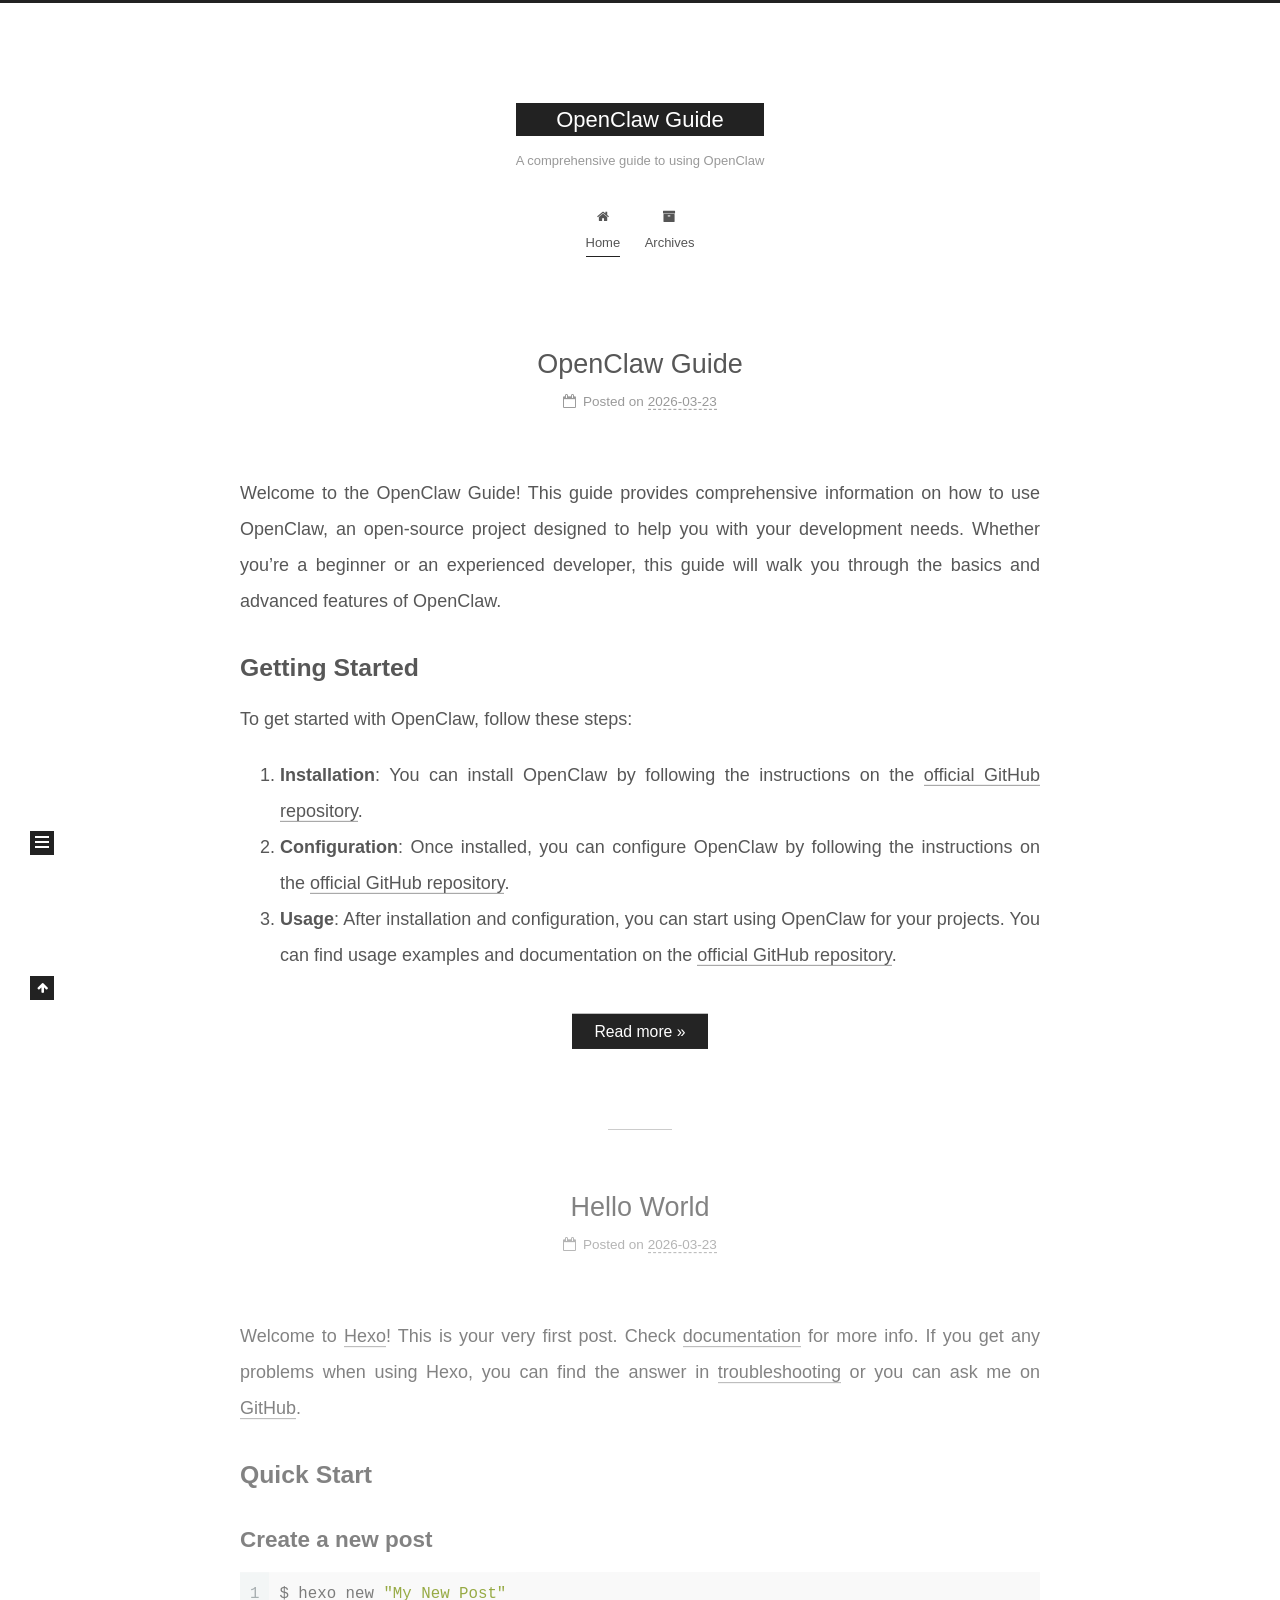
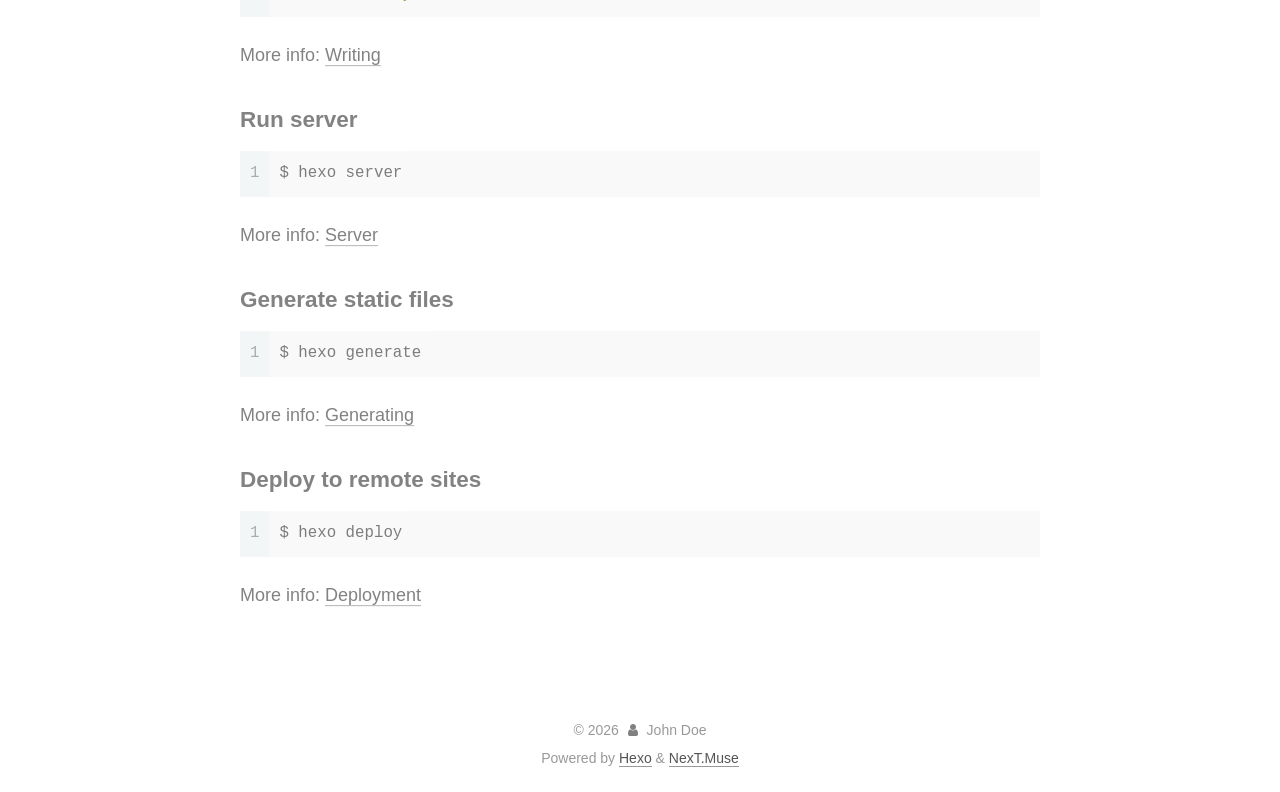
==== index.html @ 87e82850 "Commit" ====
<!DOCTYPE html>
<html lang="en">
<head>
  <meta charset="UTF-8">
<meta name="viewport" content="width=device-width, initial-scale=1, maximum-scale=2">
<meta name="theme-color" content="#222">
<meta name="generator" content="Hexo 8.1.1">
  <link rel="apple-touch-icon" sizes="180x180" href="/images/apple-touch-icon-next.png">
  <link rel="icon" type="image/png" sizes="32x32" href="/images/favicon-32x32-next.png">
  <link rel="icon" type="image/png" sizes="16x16" href="/images/favicon-16x16-next.png">
  <link rel="mask-icon" href="/images/logo.svg" color="#222">

<link rel="stylesheet" href="/css/main.css">


<link rel="stylesheet" href="/lib/font-awesome/css/font-awesome.min.css">

<script id="hexo-configurations">
    var NexT = window.NexT || {};
    var CONFIG = {"hostname":"clawdbots.github.io","root":"/","scheme":"Muse","version":"7.8.0","exturl":false,"sidebar":{"position":"left","display":"post","padding":18,"offset":12,"onmobile":false},"copycode":{"enable":false,"show_result":false,"style":null},"back2top":{"enable":true,"sidebar":false,"scrollpercent":false},"bookmark":{"enable":false,"color":"#222","save":"auto"},"fancybox":false,"mediumzoom":false,"lazyload":false,"pangu":false,"comments":{"style":"tabs","active":null,"storage":true,"lazyload":false,"nav":null},"algolia":{"hits":{"per_page":10},"labels":{"input_placeholder":"Search for Posts","hits_empty":"We didn't find any results for the search: ${query}","hits_stats":"${hits} results found in ${time} ms"}},"localsearch":{"enable":false,"trigger":"auto","top_n_per_article":1,"unescape":false,"preload":false},"motion":{"enable":true,"async":false,"transition":{"post_block":"fadeIn","post_header":"slideDownIn","post_body":"slideDownIn","coll_header":"slideLeftIn","sidebar":"slideUpIn"}}};
  </script>

  <meta name="description" content="A comprehensive guide to using OpenClaw">
<meta property="og:type" content="website">
<meta property="og:title" content="OpenClaw Guide">
<meta property="og:url" content="http://clawdbots.github.io/index.html">
<meta property="og:site_name" content="OpenClaw Guide">
<meta property="og:description" content="A comprehensive guide to using OpenClaw">
<meta property="og:locale" content="en_US">
<meta property="article:author" content="John Doe">
<meta property="article:tag" content="OpenClaw, Guide, Open Source">
<meta name="twitter:card" content="summary">

<link rel="canonical" href="http://clawdbots.github.io/">


<script id="page-configurations">
  // https://hexo.io/docs/variables.html
  CONFIG.page = {
    sidebar: "",
    isHome : true,
    isPost : false,
    lang   : 'en'
  };
</script>

  <title>OpenClaw Guide</title>
  






  <noscript>
  <style>
  .use-motion .brand,
  .use-motion .menu-item,
  .sidebar-inner,
  .use-motion .post-block,
  .use-motion .pagination,
  .use-motion .comments,
  .use-motion .post-header,
  .use-motion .post-body,
  .use-motion .collection-header { opacity: initial; }

  .use-motion .site-title,
  .use-motion .site-subtitle {
    opacity: initial;
    top: initial;
  }

  .use-motion .logo-line-before i { left: initial; }
  .use-motion .logo-line-after i { right: initial; }
  </style>
</noscript>

</head>

<body itemscope itemtype="http://schema.org/WebPage">
  <div class="container use-motion">
    <div class="headband"></div>

    <header class="header" itemscope itemtype="http://schema.org/WPHeader">
      <div class="header-inner"><div class="site-brand-container">
  <div class="site-nav-toggle">
    <div class="toggle" aria-label="Toggle navigation bar">
      <span class="toggle-line toggle-line-first"></span>
      <span class="toggle-line toggle-line-middle"></span>
      <span class="toggle-line toggle-line-last"></span>
    </div>
  </div>

  <div class="site-meta">

    <a href="/" class="brand" rel="start">
      <span class="logo-line-before"><i></i></span>
      <h1 class="site-title">OpenClaw Guide</h1>
      <span class="logo-line-after"><i></i></span>
    </a>
      <p class="site-subtitle" itemprop="description">A comprehensive guide to using OpenClaw</p>
  </div>

  <div class="site-nav-right">
    <div class="toggle popup-trigger">
    </div>
  </div>
</div>




<nav class="site-nav">
  <ul id="menu" class="menu">
        <li class="menu-item menu-item-home">

    <a href="/" rel="section"><i class="fa fa-fw fa-home"></i>Home</a>

  </li>
        <li class="menu-item menu-item-archives">

    <a href="/archives/" rel="section"><i class="fa fa-fw fa-archive"></i>Archives</a>

  </li>
  </ul>
</nav>




</div>
    </header>

    
  <div class="back-to-top">
    <i class="fa fa-arrow-up"></i>
    <span>0%</span>
  </div>


    <main class="main">
      <div class="main-inner">
        <div class="content-wrap">
          

          <div class="content index posts-expand">
            
      
  
  
  <article itemscope itemtype="http://schema.org/Article" class="post-block" lang="en">
    <link itemprop="mainEntityOfPage" href="http://clawdbots.github.io/2026/03/23/openclaw/">

    <span hidden itemprop="author" itemscope itemtype="http://schema.org/Person">
      <meta itemprop="image" content="/images/avatar.gif">
      <meta itemprop="name" content="John Doe">
      <meta itemprop="description" content="A comprehensive guide to using OpenClaw">
    </span>

    <span hidden itemprop="publisher" itemscope itemtype="http://schema.org/Organization">
      <meta itemprop="name" content="OpenClaw Guide">
    </span>
      <header class="post-header">
        <h2 class="post-title" itemprop="name headline">
          
            <a href="/2026/03/23/openclaw/" class="post-title-link" itemprop="url">OpenClaw Guide</a>
        </h2>

        <div class="post-meta">
            <span class="post-meta-item">
              <span class="post-meta-item-icon">
                <i class="fa fa-calendar-o"></i>
              </span>
              <span class="post-meta-item-text">Posted on</span>
              

              <time title="Created: 2026-03-23 09:27:54 / Modified: 09:40:14" itemprop="dateCreated datePublished" datetime="2026-03-23T09:27:54+08:00">2026-03-23</time>
            </span>

          

        </div>
      </header>

    
    
    
    <div class="post-body" itemprop="articleBody">

      
          <p>Welcome to the OpenClaw Guide! This guide provides comprehensive information on how to use OpenClaw, an open-source project designed to help you with your development needs. Whether you’re a beginner or an experienced developer, this guide will walk you through the basics and advanced features of OpenClaw.</p>
<h2 id="Getting-Started"><a href="#Getting-Started" class="headerlink" title="Getting Started"></a>Getting Started</h2><p>To get started with OpenClaw, follow these steps:</p>
<ol>
<li><strong>Installation</strong>: You can install OpenClaw by following the instructions on the <a target="_blank" rel="noopener" href="https://github.com/Seaoss/Clawdbots">official GitHub repository</a>.</li>
<li><strong>Configuration</strong>: Once installed, you can configure OpenClaw by following the instructions on the <a target="_blank" rel="noopener" href="https://github.com/Seaoss/Clawdbots">official GitHub repository</a>.</li>
<li><strong>Usage</strong>: After installation and configuration, you can start using OpenClaw for your projects. You can find usage examples and documentation on the <a target="_blank" rel="noopener" href="https://github.com/Seaoss/Clawdbots">official GitHub repository</a>.</li>
</ol>
          <!--noindex-->
            <div class="post-button">
              <a class="btn" href="/2026/03/23/openclaw/#more" rel="contents">
                Read more &raquo;
              </a>
            </div>
          <!--/noindex-->
        
      
    </div>

    
    
    
      <footer class="post-footer">
        <div class="post-eof"></div>
      </footer>
  </article>
  
  
  

      
  
  
  <article itemscope itemtype="http://schema.org/Article" class="post-block" lang="en">
    <link itemprop="mainEntityOfPage" href="http://clawdbots.github.io/2026/03/23/hello-world/">

    <span hidden itemprop="author" itemscope itemtype="http://schema.org/Person">
      <meta itemprop="image" content="/images/avatar.gif">
      <meta itemprop="name" content="John Doe">
      <meta itemprop="description" content="A comprehensive guide to using OpenClaw">
    </span>

    <span hidden itemprop="publisher" itemscope itemtype="http://schema.org/Organization">
      <meta itemprop="name" content="OpenClaw Guide">
    </span>
      <header class="post-header">
        <h2 class="post-title" itemprop="name headline">
          
            <a href="/2026/03/23/hello-world/" class="post-title-link" itemprop="url">Hello World</a>
        </h2>

        <div class="post-meta">
            <span class="post-meta-item">
              <span class="post-meta-item-icon">
                <i class="fa fa-calendar-o"></i>
              </span>
              <span class="post-meta-item-text">Posted on</span>

              <time title="Created: 2026-03-23 09:06:39" itemprop="dateCreated datePublished" datetime="2026-03-23T09:06:39+08:00">2026-03-23</time>
            </span>

          

        </div>
      </header>

    
    
    
    <div class="post-body" itemprop="articleBody">

      
          <p>Welcome to <a target="_blank" rel="noopener" href="https://hexo.io/">Hexo</a>! This is your very first post. Check <a target="_blank" rel="noopener" href="https://hexo.io/docs/">documentation</a> for more info. If you get any problems when using Hexo, you can find the answer in <a target="_blank" rel="noopener" href="https://hexo.io/docs/troubleshooting.html">troubleshooting</a> or you can ask me on <a target="_blank" rel="noopener" href="https://github.com/hexojs/hexo/issues">GitHub</a>.</p>
<h2 id="Quick-Start"><a href="#Quick-Start" class="headerlink" title="Quick Start"></a>Quick Start</h2><h3 id="Create-a-new-post"><a href="#Create-a-new-post" class="headerlink" title="Create a new post"></a>Create a new post</h3><figure class="highlight bash"><table><tr><td class="gutter"><pre><span class="line">1</span><br></pre></td><td class="code"><pre><span class="line">$ hexo new <span class="string">&quot;My New Post&quot;</span></span><br></pre></td></tr></table></figure>

<p>More info: <a target="_blank" rel="noopener" href="https://hexo.io/docs/writing.html">Writing</a></p>
<h3 id="Run-server"><a href="#Run-server" class="headerlink" title="Run server"></a>Run server</h3><figure class="highlight bash"><table><tr><td class="gutter"><pre><span class="line">1</span><br></pre></td><td class="code"><pre><span class="line">$ hexo server</span><br></pre></td></tr></table></figure>

<p>More info: <a target="_blank" rel="noopener" href="https://hexo.io/docs/server.html">Server</a></p>
<h3 id="Generate-static-files"><a href="#Generate-static-files" class="headerlink" title="Generate static files"></a>Generate static files</h3><figure class="highlight bash"><table><tr><td class="gutter"><pre><span class="line">1</span><br></pre></td><td class="code"><pre><span class="line">$ hexo generate</span><br></pre></td></tr></table></figure>

<p>More info: <a target="_blank" rel="noopener" href="https://hexo.io/docs/generating.html">Generating</a></p>
<h3 id="Deploy-to-remote-sites"><a href="#Deploy-to-remote-sites" class="headerlink" title="Deploy to remote sites"></a>Deploy to remote sites</h3><figure class="highlight bash"><table><tr><td class="gutter"><pre><span class="line">1</span><br></pre></td><td class="code"><pre><span class="line">$ hexo deploy</span><br></pre></td></tr></table></figure>

<p>More info: <a target="_blank" rel="noopener" href="https://hexo.io/docs/one-command-deployment.html">Deployment</a></p>

      
    </div>

    
    
    
      <footer class="post-footer">
        <div class="post-eof"></div>
      </footer>
  </article>
  
  
  


  



          </div>
          

<script>
  window.addEventListener('tabs:register', () => {
    let { activeClass } = CONFIG.comments;
    if (CONFIG.comments.storage) {
      activeClass = localStorage.getItem('comments_active') || activeClass;
    }
    if (activeClass) {
      let activeTab = document.querySelector(`a[href="#comment-${activeClass}"]`);
      if (activeTab) {
        activeTab.click();
      }
    }
  });
  if (CONFIG.comments.storage) {
    window.addEventListener('tabs:click', event => {
      if (!event.target.matches('.tabs-comment .tab-content .tab-pane')) return;
      let commentClass = event.target.classList[1];
      localStorage.setItem('comments_active', commentClass);
    });
  }
</script>

        </div>
          
  
  <div class="toggle sidebar-toggle">
    <span class="toggle-line toggle-line-first"></span>
    <span class="toggle-line toggle-line-middle"></span>
    <span class="toggle-line toggle-line-last"></span>
  </div>

  <aside class="sidebar">
    <div class="sidebar-inner">

      <ul class="sidebar-nav motion-element">
        <li class="sidebar-nav-toc">
          Table of Contents
        </li>
        <li class="sidebar-nav-overview">
          Overview
        </li>
      </ul>

      <!--noindex-->
      <div class="post-toc-wrap sidebar-panel">
      </div>
      <!--/noindex-->

      <div class="site-overview-wrap sidebar-panel">
        <div class="site-author motion-element" itemprop="author" itemscope itemtype="http://schema.org/Person">
  <p class="site-author-name" itemprop="name">John Doe</p>
  <div class="site-description" itemprop="description">A comprehensive guide to using OpenClaw</div>
</div>
<div class="site-state-wrap motion-element">
  <nav class="site-state">
      <div class="site-state-item site-state-posts">
          <a href="/archives/">
        
          <span class="site-state-item-count">2</span>
          <span class="site-state-item-name">posts</span>
        </a>
      </div>
  </nav>
</div>


  <div class="links-of-blogroll motion-element">
    <div class="links-of-blogroll-title">
      <i class="fa fa-fw fa-link"></i>
      Links
    </div>
    <ul class="links-of-blogroll-list">
        <li class="links-of-blogroll-item">
          <a href="http://www.qiip.cc/" title="http:&#x2F;&#x2F;www.qiip.cc" rel="noopener" target="_blank">BeeNet</a>
        </li>
    </ul>
  </div>

      </div>

    </div>
  </aside>
  <div id="sidebar-dimmer"></div>


      </div>
    </main>

    <footer class="footer">
      <div class="footer-inner">
        

        

<div class="copyright">
  
  &copy; 
  <span itemprop="copyrightYear">2026</span>
  <span class="with-love">
    <i class="fa fa-user"></i>
  </span>
  <span class="author" itemprop="copyrightHolder">John Doe</span>
</div>
  <div class="powered-by">Powered by <a href="https://hexo.io/" class="theme-link" rel="noopener" target="_blank">Hexo</a> & <a href="https://muse.theme-next.org/" class="theme-link" rel="noopener" target="_blank">NexT.Muse</a>
  </div>

        








      </div>
    </footer>
  </div>

  
  <script src="/lib/anime.min.js"></script>
  <script src="/lib/velocity/velocity.min.js"></script>
  <script src="/lib/velocity/velocity.ui.min.js"></script>

<script src="/js/utils.js"></script>

<script src="/js/motion.js"></script>


<script src="/js/schemes/muse.js"></script>


<script src="/js/next-boot.js"></script>




  















  

  

</body>
</html>
---- css/main.css ----
:root {
  --body-bg-color: #fff;
  --content-bg-color: #fff;
  --card-bg-color: #f5f5f5;
  --text-color: #555;
  --link-color: #555;
  --link-hover-color: #222;
  --brand-color: #fff;
  --brand-hover-color: #fff;
  --table-row-odd-bg-color: #f9f9f9;
  --table-row-hover-bg-color: #f5f5f5;
  --menu-item-bg-color: #f5f5f5;
  --btn-default-bg: #222;
  --btn-default-color: #fff;
  --btn-default-border-color: #222;
  --btn-default-hover-bg: #fff;
  --btn-default-hover-color: #222;
  --btn-default-hover-border-color: #222;
}
html {
  line-height: 1.15; /* 1 */
  -webkit-text-size-adjust: 100%; /* 2 */
}
body {
  margin: 0;
}
main {
  display: block;
}
h1 {
  font-size: 2em;
  margin: 0.67em 0;
}
hr {
  box-sizing: content-box; /* 1 */
  height: 0; /* 1 */
  overflow: visible; /* 2 */
}
pre {
  font-family: monospace, monospace; /* 1 */
  font-size: 1em; /* 2 */
}
a {
  background: transparent;
}
abbr[title] {
  border-bottom: none; /* 1 */
  text-decoration: underline; /* 2 */
  text-decoration: underline dotted; /* 2 */
}
b,
strong {
  font-weight: bolder;
}
code,
kbd,
samp {
  font-family: monospace, monospace; /* 1 */
  font-size: 1em; /* 2 */
}
small {
  font-size: 80%;
}
sub,
sup {
  font-size: 75%;
  line-height: 0;
  position: relative;
  vertical-align: baseline;
}
sub {
  bottom: -0.25em;
}
sup {
  top: -0.5em;
}
img {
  border-style: none;
}
button,
input,
optgroup,
select,
textarea {
  font-family: inherit; /* 1 */
  font-size: 100%; /* 1 */
  line-height: 1.15; /* 1 */
  margin: 0; /* 2 */
}
button,
input {
/* 1 */
  overflow: visible;
}
button,
select {
/* 1 */
  text-transform: none;
}
button,
[type='button'],
[type='reset'],
[type='submit'] {
  -webkit-appearance: button;
}
button::-moz-focus-inner,
[type='button']::-moz-focus-inner,
[type='reset']::-moz-focus-inner,
[type='submit']::-moz-focus-inner {
  border-style: none;
  padding: 0;
}
button:-moz-focusring,
[type='button']:-moz-focusring,
[type='reset']:-moz-focusring,
[type='submit']:-moz-focusring {
  outline: 1px dotted ButtonText;
}
fieldset {
  padding: 0.35em 0.75em 0.625em;
}
legend {
  box-sizing: border-box; /* 1 */
  color: inherit; /* 2 */
  display: table; /* 1 */
  max-width: 100%; /* 1 */
  padding: 0; /* 3 */
  white-space: normal; /* 1 */
}
progress {
  vertical-align: baseline;
}
textarea {
  overflow: auto;
}
[type='checkbox'],
[type='radio'] {
  box-sizing: border-box; /* 1 */
  padding: 0; /* 2 */
}
[type='number']::-webkit-inner-spin-button,
[type='number']::-webkit-outer-spin-button {
  height: auto;
}
[type='search'] {
  outline-offset: -2px; /* 2 */
  -webkit-appearance: textfield; /* 1 */
}
[type='search']::-webkit-search-decoration {
  -webkit-appearance: none;
}
::-webkit-file-upload-button {
  font: inherit; /* 2 */
  -webkit-appearance: button; /* 1 */
}
details {
  display: block;
}
summary {
  display: list-item;
}
template {
  display: none;
}
[hidden] {
  display: none;
}
::selection {
  background: #262a30;
  color: #eee;
}
html,
body {
  height: 100%;
}
body {
  background: var(--body-bg-color);
  color: var(--text-color);
  font-family: 'Lato', "PingFang SC", "Microsoft YaHei", sans-serif;
  font-size: 1em;
  line-height: 2;
}
@media (max-width: 991px) {
  body {
    padding-left: 0 !important;
    padding-right: 0 !important;
  }
}
h1,
h2,
h3,
h4,
h5,
h6 {
  font-family: 'Lato', "PingFang SC", "Microsoft YaHei", sans-serif;
  font-weight: bold;
  line-height: 1.5;
  margin: 20px 0 15px;
}
h1 {
  font-size: 1.5em;
}
h2 {
  font-size: 1.375em;
}
h3 {
  font-size: 1.25em;
}
h4 {
  font-size: 1.125em;
}
h5 {
  font-size: 1em;
}
h6 {
  font-size: 0.875em;
}
p {
  margin: 0 0 20px 0;
}
a,
span.exturl {
  border-bottom: 1px solid #999;
  color: var(--link-color);
  outline: 0;
  text-decoration: none;
  overflow-wrap: break-word;
  word-wrap: break-word;
  cursor: pointer;
}
a:hover,
span.exturl:hover {
  border-bottom-color: var(--link-hover-color);
  color: var(--link-hover-color);
}
iframe,
img,
video {
  display: block;
  margin-left: auto;
  margin-right: auto;
  max-width: 100%;
}
hr {
  background-image: repeating-linear-gradient(-45deg, #ddd, #ddd 4px, transparent 4px, transparent 8px);
  border: 0;
  height: 3px;
  margin: 40px 0;
}
blockquote {
  border-left: 4px solid #ddd;
  color: #666;
  margin: 0;
  padding: 0 15px;
}
blockquote cite::before {
  content: '-';
  padding: 0 5px;
}
dt {
  font-weight: bold;
}
dd {
  margin: 0;
  padding: 0;
}
kbd {
  background-color: #f5f5f5;
  background-image: linear-gradient(#eee, #fff, #eee);
  border: 1px solid #ccc;
  border-radius: 0.2em;
  box-shadow: 0.1em 0.1em 0.2em rgba(0,0,0,0.1);
  color: #555;
  font-family: inherit;
  padding: 0.1em 0.3em;
  white-space: nowrap;
}
.table-container {
  overflow: auto;
}
table {
  border-collapse: collapse;
  border-spacing: 0;
  font-size: 0.875em;
  margin: 0 0 20px 0;
  width: 100%;
}
tbody tr:nth-of-type(odd) {
  background: var(--table-row-odd-bg-color);
}
tbody tr:hover {
  background: var(--table-row-hover-bg-color);
}
caption,
th,
td {
  font-weight: normal;
  padding: 8px;
  text-align: left;
  vertical-align: middle;
}
th,
td {
  border: 1px solid #ddd;
  border-bottom: 3px solid #ddd;
}
th {
  font-weight: 700;
  padding-bottom: 10px;
}
td {
  border-bottom-width: 1px;
}
.btn {
  background: var(--btn-default-bg);
  border: 2px solid var(--btn-default-border-color);
  border-radius: 0;
  color: var(--btn-default-color);
  display: inline-block;
  font-size: 0.875em;
  line-height: 2;
  padding: 0 20px;
  text-decoration: none;
  transition-property: background-color;
  transition-delay: 0s;
  transition-duration: 0.2s;
  transition-timing-function: ease-in-out;
}
.btn:hover {
  background: var(--btn-default-hover-bg);
  border-color: var(--btn-default-hover-border-color);
  color: var(--btn-default-hover-color);
}
.btn + .btn {
  margin: 0 0 8px 8px;
}
.btn .fa-fw {
  text-align: left;
  width: 1.285714285714286em;
}
.toggle {
  line-height: 0;
}
.toggle .toggle-line {
  background: #fff;
  display: inline-block;
  height: 2px;
  left: 0;
  position: relative;
  top: 0;
  transition: all 0.4s;
  vertical-align: top;
  width: 100%;
}
.toggle .toggle-line:not(:first-child) {
  margin-top: 3px;
}
.toggle.toggle-arrow .toggle-line-first {
  left: 50%;
  top: 2px;
  transform: rotate(45deg);
  width: 50%;
}
.toggle.toggle-arrow .toggle-line-middle {
  left: 2px;
  width: 90%;
}
.toggle.toggle-arrow .toggle-line-last {
  left: 50%;
  top: -2px;
  transform: rotate(-45deg);
  width: 50%;
}
.toggle.toggle-close .toggle-line-first {
  transform: rotate(-45deg);
  top: 5px;
}
.toggle.toggle-close .toggle-line-middle {
  opacity: 0;
}
.toggle.toggle-close .toggle-line-last {
  transform: rotate(45deg);
  top: -5px;
}
.highlight,
pre {
  background: #f7f7f7;
  color: #4d4d4c;
  line-height: 1.6;
  margin: 0 auto 20px;
}
pre,
code {
  font-family: consolas, Menlo, monospace, "PingFang SC", "Microsoft YaHei";
}
code {
  background: #eee;
  border-radius: 3px;
  color: #555;
  padding: 2px 4px;
  overflow-wrap: break-word;
  word-wrap: break-word;
}
.highlight *::selection {
  background: #d6d6d6;
}
.highlight pre {
  border: 0;
  margin: 0;
  padding: 10px 0;
}
.highlight table {
  border: 0;
  margin: 0;
  width: auto;
}
.highlight td {
  border: 0;
  padding: 0;
}
.highlight figcaption {
  background: #eff2f3;
  color: #4d4d4c;
  display: flex;
  font-size: 0.875em;
  justify-content: space-between;
  line-height: 1.2;
  padding: 0.5em;
}
.highlight figcaption a {
  color: #4d4d4c;
}
.highlight figcaption a:hover {
  border-bottom-color: #4d4d4c;
}
.highlight .gutter {
  -moz-user-select: none;
  -ms-user-select: none;
  -webkit-user-select: none;
  user-select: none;
}
.highlight .gutter pre {
  background: #eff2f3;
  color: #869194;
  padding-left: 10px;
  padding-right: 10px;
  text-align: right;
}
.highlight .code pre {
  background: #f7f7f7;
  padding-left: 10px;
  width: 100%;
}
.gist table {
  width: auto;
}
.gist table td {
  border: 0;
}
pre {
  overflow: auto;
  padding: 10px;
}
pre code {
  background: none;
  color: #4d4d4c;
  font-size: 0.875em;
  padding: 0;
  text-shadow: none;
}
pre .deletion {
  background: #fdd;
}
pre .addition {
  background: #dfd;
}
pre .meta {
  color: #eab700;
  -moz-user-select: none;
  -ms-user-select: none;
  -webkit-user-select: none;
  user-select: none;
}
pre .comment {
  color: #8e908c;
}
pre .variable,
pre .attribute,
pre .tag,
pre .name,
pre .regexp,
pre .ruby .constant,
pre .xml .tag .title,
pre .xml .pi,
pre .xml .doctype,
pre .html .doctype,
pre .css .id,
pre .css .class,
pre .css .pseudo {
  color: #c82829;
}
pre .number,
pre .preprocessor,
pre .built_in,
pre .builtin-name,
pre .literal,
pre .params,
pre .constant,
pre .command {
  color: #f5871f;
}
pre .ruby .class .title,
pre .css .rules .attribute,
pre .string,
pre .symbol,
pre .value,
pre .inheritance,
pre .header,
pre .ruby .symbol,
pre .xml .cdata,
pre .special,
pre .formula {
  color: #718c00;
}
pre .title,
pre .css .hexcolor {
  color: #3e999f;
}
pre .function,
pre .python .decorator,
pre .python .title,
pre .ruby .function .title,
pre .ruby .title .keyword,
pre .perl .sub,
pre .javascript .title,
pre .coffeescript .title {
  color: #4271ae;
}
pre .keyword,
pre .javascript .function {
  color: #8959a8;
}
.blockquote-center {
  border-left: none;
  margin: 40px 0;
  padding: 0;
  position: relative;
  text-align: center;
}
.blockquote-center::before,
.blockquote-center::after {
  background-repeat: no-repeat;
  background-size: 22px 22px;
  content: ' ';
  display: block;
  height: 24px;
  opacity: 0.2;
  position: absolute;
  width: 100%;
}
.blockquote-center::before {
  background-image: url("../images/quote-l.svg");
  background-position: 0 -6px;
  border-top: 1px solid #ccc;
  top: -20px;
}
.blockquote-center::after {
  background-image: url("../images/quote-r.svg");
  background-position: 100% 8px;
  border-bottom: 1px solid #ccc;
  bottom: -20px;
}
.blockquote-center p,
.blockquote-center div {
  text-align: center;
}
.post-body .group-picture img {
  margin: 0 auto;
  padding: 0 3px;
}
.group-picture-row {
  margin-bottom: 6px;
  overflow: hidden;
}
.group-picture-column {
  float: left;
  margin-bottom: 10px;
}
.post-body .label {
  color: #555;
  display: inline;
  padding: 0 2px;
}
.post-body .label.default {
  background: #f0f0f0;
}
.post-body .label.primary {
  background: #efe6f7;
}
.post-body .label.info {
  background: #e5f2f8;
}
.post-body .label.success {
  background: #e7f4e9;
}
.post-body .label.warning {
  background: #fcf6e1;
}
.post-body .label.danger {
  background: #fae8eb;
}
.post-body .tabs {
  margin-bottom: 20px;
}
.post-body .tabs,
.tabs-comment {
  display: block;
  padding-top: 10px;
  position: relative;
}
.post-body .tabs ul.nav-tabs,
.tabs-comment ul.nav-tabs {
  display: flex;
  flex-wrap: wrap;
  margin: 0;
  margin-bottom: -1px;
  padding: 0;
}
@media (max-width: 413px) {
  .post-body .tabs ul.nav-tabs,
  .tabs-comment ul.nav-tabs {
    display: block;
    margin-bottom: 5px;
  }
}
.post-body .tabs ul.nav-tabs li.tab,
.tabs-comment ul.nav-tabs li.tab {
  border-bottom: 1px solid #ddd;
  border-left: 1px solid transparent;
  border-right: 1px solid transparent;
  border-top: 3px solid transparent;
  flex-grow: 1;
  list-style-type: none;
  border-radius: 0 0 0 0;
}
@media (max-width: 413px) {
  .post-body .tabs ul.nav-tabs li.tab,
  .tabs-comment ul.nav-tabs li.tab {
    border-bottom: 1px solid transparent;
    border-left: 3px solid transparent;
    border-right: 1px solid transparent;
    border-top: 1px solid transparent;
  }
}
@media (max-width: 413px) {
  .post-body .tabs ul.nav-tabs li.tab,
  .tabs-comment ul.nav-tabs li.tab {
    border-radius: 0;
  }
}
.post-body .tabs ul.nav-tabs li.tab a,
.tabs-comment ul.nav-tabs li.tab a {
  border-bottom: initial;
  display: block;
  line-height: 1.8;
  outline: 0;
  padding: 0.25em 0.75em;
  text-align: center;
  transition-delay: 0s;
  transition-duration: 0.2s;
  transition-timing-function: ease-out;
}
.post-body .tabs ul.nav-tabs li.tab a i,
.tabs-comment ul.nav-tabs li.tab a i {
  width: 1.285714285714286em;
}
.post-body .tabs ul.nav-tabs li.tab.active,
.tabs-comment ul.nav-tabs li.tab.active {
  border-bottom: 1px solid transparent;
  border-left: 1px solid #ddd;
  border-right: 1px solid #ddd;
  border-top: 3px solid #fc6423;
}
@media (max-width: 413px) {
  .post-body .tabs ul.nav-tabs li.tab.active,
  .tabs-comment ul.nav-tabs li.tab.active {
    border-bottom: 1px solid #ddd;
    border-left: 3px solid #fc6423;
    border-right: 1px solid #ddd;
    border-top: 1px solid #ddd;
  }
}
.post-body .tabs ul.nav-tabs li.tab.active a,
.tabs-comment ul.nav-tabs li.tab.active a {
  color: var(--link-color);
  cursor: default;
}
.post-body .tabs .tab-content .tab-pane,
.tabs-comment .tab-content .tab-pane {
  border: 1px solid #ddd;
  border-top: 0;
  padding: 20px 20px 0 20px;
  border-radius: 0;
}
.post-body .tabs .tab-content .tab-pane:not(.active),
.tabs-comment .tab-content .tab-pane:not(.active) {
  display: none;
}
.post-body .tabs .tab-content .tab-pane.active,
.tabs-comment .tab-content .tab-pane.active {
  display: block;
}
.post-body .tabs .tab-content .tab-pane.active:nth-of-type(1),
.tabs-comment .tab-content .tab-pane.active:nth-of-type(1) {
  border-radius: 0 0 0 0;
}
@media (max-width: 413px) {
  .post-body .tabs .tab-content .tab-pane.active:nth-of-type(1),
  .tabs-comment .tab-content .tab-pane.active:nth-of-type(1) {
    border-radius: 0;
  }
}
.post-body .note {
  border-radius: 3px;
  margin-bottom: 20px;
  padding: 1em;
  position: relative;
  border: 1px solid #eee;
  border-left-width: 5px;
}
.post-body .note h2,
.post-body .note h3,
.post-body .note h4,
.post-body .note h5,
.post-body .note h6 {
  margin-top: 0;
  border-bottom: initial;
  margin-bottom: 0;
  padding-top: 0;
}
.post-body .note p:first-child,
.post-body .note ul:first-child,
.post-body .note ol:first-child,
.post-body .note table:first-child,
.post-body .note pre:first-child,
.post-body .note blockquote:first-child,
.post-body .note img:first-child {
  margin-top: 0;
}
.post-body .note p:last-child,
.post-body .note ul:last-child,
.post-body .note ol:last-child,
.post-body .note table:last-child,
.post-body .note pre:last-child,
.post-body .note blockquote:last-child,
.post-body .note img:last-child {
  margin-bottom: 0;
}
.post-body .note.default {
  border-left-color: #777;
}
.post-body .note.default h2,
.post-body .note.default h3,
.post-body .note.default h4,
.post-body .note.default h5,
.post-body .note.default h6 {
  color: #777;
}
.post-body .note.primary {
  border-left-color: #6f42c1;
}
.post-body .note.primary h2,
.post-body .note.primary h3,
.post-body .note.primary h4,
.post-body .note.primary h5,
.post-body .note.primary h6 {
  color: #6f42c1;
}
.post-body .note.info {
  border-left-color: #428bca;
}
.post-body .note.info h2,
.post-body .note.info h3,
.post-body .note.info h4,
.post-body .note.info h5,
.post-body .note.info h6 {
  color: #428bca;
}
.post-body .note.success {
  border-left-color: #5cb85c;
}
.post-body .note.success h2,
.post-body .note.success h3,
.post-body .note.success h4,
.post-body .note.success h5,
.post-body .note.success h6 {
  color: #5cb85c;
}
.post-body .note.warning {
  border-left-color: #f0ad4e;
}
.post-body .note.warning h2,
.post-body .note.warning h3,
.post-body .note.warning h4,
.post-body .note.warning h5,
.post-body .note.warning h6 {
  color: #f0ad4e;
}
.post-body .note.danger {
  border-left-color: #d9534f;
}
.post-body .note.danger h2,
.post-body .note.danger h3,
.post-body .note.danger h4,
.post-body .note.danger h5,
.post-body .note.danger h6 {
  color: #d9534f;
}
.pagination .prev,
.pagination .next,
.pagination .page-number,
.pagination .space {
  display: inline-block;
  margin: 0 10px;
  padding: 0 11px;
  position: relative;
  top: -1px;
}
@media (max-width: 767px) {
  .pagination .prev,
  .pagination .next,
  .pagination .page-number,
  .pagination .space {
    margin: 0 5px;
  }
}
.pagination {
  border-top: 1px solid #eee;
  margin: 120px 0 0;
  text-align: center;
}
.pagination .prev,
.pagination .next,
.pagination .page-number {
  border-bottom: 0;
  border-top: 1px solid #eee;
  transition-property: border-color;
  transition-delay: 0s;
  transition-duration: 0.2s;
  transition-timing-function: ease-in-out;
}
.pagination .prev:hover,
.pagination .next:hover,
.pagination .page-number:hover {
  border-top-color: #222;
}
.pagination .space {
  margin: 0;
  padding: 0;
}
.pagination .prev {
  margin-left: 0;
}
.pagination .next {
  margin-right: 0;
}
.pagination .page-number.current {
  background: #ccc;
  border-top-color: #ccc;
  color: #fff;
}
@media (max-width: 767px) {
  .pagination {
    border-top: none;
  }
  .pagination .prev,
  .pagination .next,
  .pagination .page-number {
    border-bottom: 1px solid #eee;
    border-top: 0;
    margin-bottom: 10px;
    padding: 0 10px;
  }
  .pagination .prev:hover,
  .pagination .next:hover,
  .pagination .page-number:hover {
    border-bottom-color: #222;
  }
}
.comments {
  margin-top: 60px;
  overflow: hidden;
}
.comment-button-group {
  display: flex;
  flex-wrap: wrap-reverse;
  justify-content: center;
  margin: 1em 0;
}
.comment-button-group .comment-button {
  margin: 0.1em 0.2em;
}
.comment-button-group .comment-button.active {
  background: var(--btn-default-hover-bg);
  border-color: var(--btn-default-hover-border-color);
  color: var(--btn-default-hover-color);
}
.comment-position {
  display: none;
}
.comment-position.active {
  display: block;
}
.tabs-comment {
  background: var(--content-bg-color);
  margin-top: 4em;
  padding-top: 0;
}
.tabs-comment .comments {
  border: 0;
  box-shadow: none;
  margin-top: 0;
  padding-top: 0;
}
.container {
  min-height: 100%;
  position: relative;
}
.main-inner {
  margin: 0 auto;
  width: 700px;
}
@media (min-width: 1200px) {
  .main-inner {
    width: 800px;
  }
}
@media (min-width: 1600px) {
  .main-inner {
    width: 900px;
  }
}
@media (max-width: 767px) {
  .content-wrap {
    padding: 0 20px;
  }
}
.header {
  background: transparent;
}
.header-inner {
  margin: 0 auto;
  width: 700px;
}
@media (min-width: 1200px) {
  .header-inner {
    width: 800px;
  }
}
@media (min-width: 1600px) {
  .header-inner {
    width: 900px;
  }
}
.site-brand-container {
  display: flex;
  flex-shrink: 0;
  padding: 0 10px;
}
.headband {
  background: #222;
  height: 3px;
}
.site-meta {
  flex-grow: 1;
  text-align: center;
}
@media (max-width: 767px) {
  .site-meta {
    text-align: center;
  }
}
.brand {
  border-bottom: none;
  color: var(--brand-color);
  display: inline-block;
  line-height: 1.375em;
  padding: 0 40px;
  position: relative;
}
.brand:hover {
  color: var(--brand-hover-color);
}
.site-title {
  font-family: 'Lato', "PingFang SC", "Microsoft YaHei", sans-serif;
  font-size: 1.375em;
  font-weight: normal;
  margin: 0;
}
.site-subtitle {
  color: #999;
  font-size: 0.8125em;
  margin: 10px 0;
}
.use-motion .brand {
  opacity: 0;
}
.use-motion .site-title,
.use-motion .site-subtitle,
.use-motion .custom-logo-image {
  opacity: 0;
  position: relative;
  top: -10px;
}
.site-nav-toggle,
.site-nav-right {
  display: none;
}
@media (max-width: 767px) {
  .site-nav-toggle,
  .site-nav-right {
    display: flex;
    flex-direction: column;
    justify-content: center;
  }
}
.site-nav-toggle .toggle,
.site-nav-right .toggle {
  color: var(--text-color);
  padding: 10px;
  width: 22px;
}
.site-nav-toggle .toggle .toggle-line,
.site-nav-right .toggle .toggle-line {
  background: var(--text-color);
  border-radius: 1px;
}
.site-nav {
  display: block;
}
@media (max-width: 767px) {
  .site-nav {
    clear: both;
    display: none;
  }
}
.site-nav.site-nav-on {
  display: block;
}
.menu {
  margin-top: 20px;
  padding-left: 0;
  text-align: center;
}
.menu-item {
  display: inline-block;
  list-style: none;
  margin: 0 10px;
}
@media (max-width: 767px) {
  .menu-item {
    display: block;
    margin-top: 10px;
  }
  .menu-item.menu-item-search {
    display: none;
  }
}
.menu-item a,
.menu-item span.exturl {
  border-bottom: 0;
  display: block;
  font-size: 0.8125em;
  transition-property: border-color;
  transition-delay: 0s;
  transition-duration: 0.2s;
  transition-timing-function: ease-in-out;
}
@media (hover: none) {
  .menu-item a:hover,
  .menu-item span.exturl:hover {
    border-bottom-color: transparent !important;
  }
}
.menu-item .fa {
  margin-right: 8px;
}
.menu-item .badge {
  display: inline-block;
  font-weight: bold;
  line-height: 1;
  margin-left: 0.35em;
  margin-top: 0.35em;
  text-align: center;
  white-space: nowrap;
}
@media (max-width: 767px) {
  .menu-item .badge {
    float: right;
    margin-left: 0;
  }
}
.menu-item-active a,
.menu .menu-item a:hover,
.menu .menu-item span.exturl:hover {
  background: var(--menu-item-bg-color);
}
.use-motion .menu-item {
  opacity: 0;
}
.sidebar {
  background: #222;
  bottom: 0;
  box-shadow: inset 0 2px 6px #000;
  position: fixed;
  top: 0;
}
@media (max-width: 991px) {
  .sidebar {
    display: none;
  }
}
.sidebar-inner {
  color: #999;
  padding: 18px 10px;
  text-align: center;
}
.cc-license {
  margin-top: 10px;
  text-align: center;
}
.cc-license .cc-opacity {
  border-bottom: none;
  opacity: 0.7;
}
.cc-license .cc-opacity:hover {
  opacity: 0.9;
}
.cc-license img {
  display: inline-block;
}
.site-author-image {
  border: 2px solid #333;
  display: block;
  margin: 0 auto;
  max-width: 96px;
  padding: 2px;
}
.site-author-name {
  color: #f5f5f5;
  font-weight: normal;
  margin: 5px 0 0;
  text-align: center;
}
.site-description {
  color: #999;
  font-size: 1em;
  margin-top: 5px;
  text-align: center;
}
.links-of-author {
  margin-top: 15px;
}
.links-of-author a,
.links-of-author span.exturl {
  border-bottom-color: #555;
  display: inline-block;
  font-size: 0.8125em;
  margin-bottom: 10px;
  margin-right: 10px;
  vertical-align: middle;
}
.links-of-author a::before,
.links-of-author span.exturl::before {
  background: #d1b0f4;
  border-radius: 50%;
  content: ' ';
  display: inline-block;
  height: 4px;
  margin-right: 3px;
  vertical-align: middle;
  width: 4px;
}
.sidebar-button {
  margin-top: 15px;
}
.sidebar-button a {
  border: 1px solid #fc6423;
  border-radius: 4px;
  color: #fc6423;
  display: inline-block;
  padding: 0 15px;
}
.sidebar-button a .fa {
  margin-right: 5px;
}
.sidebar-button a:hover {
  background: #fc6423;
  border: 1px solid #fc6423;
  color: #fff;
}
.sidebar-button a:hover .fa {
  color: #fff;
}
.links-of-blogroll {
  font-size: 0.8125em;
  margin-top: 10px;
}
.links-of-blogroll-title {
  font-size: 0.875em;
  font-weight: 600;
  margin-top: 0;
}
.links-of-blogroll-list {
  list-style: none;
  margin: 0;
  padding: 0;
}
#sidebar-dimmer {
  display: none;
}
@media (max-width: 767px) {
  #sidebar-dimmer {
    background: #000;
    display: block;
    height: 100%;
    left: 100%;
    opacity: 0;
    position: fixed;
    top: 0;
    width: 100%;
    z-index: 1100;
  }
  .sidebar-active + #sidebar-dimmer {
    opacity: 0.7;
    transform: translateX(-100%);
    transition: opacity 0.5s;
  }
}
.sidebar-nav {
  margin: 0;
  padding-bottom: 20px;
  padding-left: 0;
}
.sidebar-nav li {
  border-bottom: 1px solid transparent;
  color: #555;
  cursor: pointer;
  display: inline-block;
  font-size: 0.875em;
}
.sidebar-nav li.sidebar-nav-overview {
  margin-left: 10px;
}
.sidebar-nav li:hover {
  color: #f5f5f5;
}
.sidebar-nav .sidebar-nav-active {
  border-bottom-color: #87daff;
  color: #87daff;
}
.sidebar-nav .sidebar-nav-active:hover {
  color: #87daff;
}
.sidebar-panel {
  display: none;
  overflow-x: hidden;
  overflow-y: auto;
}
.sidebar-panel-active {
  display: block;
}
.sidebar-toggle {
  background: #222;
  bottom: 45px;
  cursor: pointer;
  height: 14px;
  left: 30px;
  padding: 5px;
  position: fixed;
  width: 14px;
  z-index: 1300;
}
@media (max-width: 991px) {
  .sidebar-toggle {
    left: 20px;
    opacity: 0.8;
    display: none;
  }
}
.sidebar-toggle:hover .toggle-line {
  background: #87daff;
}
.post-toc {
  font-size: 0.875em;
}
.post-toc ol {
  list-style: none;
  margin: 0;
  padding: 0 2px 5px 10px;
  text-align: left;
}
.post-toc ol > ol {
  padding-left: 0;
}
.post-toc ol a {
  transition-property: all;
  transition-delay: 0s;
  transition-duration: 0.2s;
  transition-timing-function: ease-in-out;
}
.post-toc .nav-item {
  line-height: 1.8;
  overflow: hidden;
  text-overflow: ellipsis;
  white-space: nowrap;
}
.post-toc .nav .nav-child {
  display: none;
}
.post-toc .nav .active > .nav-child {
  display: block;
}
.post-toc .nav .active-current > .nav-child {
  display: block;
}
.post-toc .nav .active-current > .nav-child > .nav-item {
  display: block;
}
.post-toc .nav .active > a {
  border-bottom-color: #87daff;
  color: #87daff;
}
.post-toc .nav .active-current > a {
  color: #87daff;
}
.post-toc .nav .active-current > a:hover {
  color: #87daff;
}
.site-state {
  display: flex;
  justify-content: center;
  line-height: 1.4;
  margin-top: 10px;
  overflow: hidden;
  text-align: center;
  white-space: nowrap;
}
.site-state-item {
  padding: 0 15px;
}
.site-state-item:not(:first-child) {
  border-left: 1px solid #333;
}
.site-state-item a {
  border-bottom: none;
}
.site-state-item-count {
  display: block;
  font-size: 1.25em;
  font-weight: 600;
  text-align: center;
}
.site-state-item-name {
  color: inherit;
  font-size: 0.875em;
}
.footer {
  color: #999;
  font-size: 0.875em;
  padding: 20px 0;
}
.footer.footer-fixed {
  bottom: 0;
  left: 0;
  position: absolute;
  right: 0;
}
.footer-inner {
  box-sizing: border-box;
  margin: 0 auto;
  text-align: center;
  width: 700px;
}
@media (min-width: 1200px) {
  .footer-inner {
    width: 800px;
  }
}
@media (min-width: 1600px) {
  .footer-inner {
    width: 900px;
  }
}
.languages {
  display: inline-block;
  font-size: 1.125em;
  position: relative;
}
.languages .lang-select-label span {
  margin: 0 0.5em;
}
.languages .lang-select {
  height: 100%;
  left: 0;
  opacity: 0;
  position: absolute;
  top: 0;
  width: 100%;
}
.with-love {
  color: #808080;
  display: inline-block;
  margin: 0 5px;
}
.powered-by,
.theme-info {
  display: inline-block;
}
@-moz-keyframes iconAnimate {
  0%, 100% {
    transform: scale(1);
  }
  10%, 30% {
    transform: scale(0.9);
  }
  20%, 40%, 60%, 80% {
    transform: scale(1.1);
  }
  50%, 70% {
    transform: scale(1.1);
  }
}
@-webkit-keyframes iconAnimate {
  0%, 100% {
    transform: scale(1);
  }
  10%, 30% {
    transform: scale(0.9);
  }
  20%, 40%, 60%, 80% {
    transform: scale(1.1);
  }
  50%, 70% {
    transform: scale(1.1);
  }
}
@-o-keyframes iconAnimate {
  0%, 100% {
    transform: scale(1);
  }
  10%, 30% {
    transform: scale(0.9);
  }
  20%, 40%, 60%, 80% {
    transform: scale(1.1);
  }
  50%, 70% {
    transform: scale(1.1);
  }
}
@keyframes iconAnimate {
  0%, 100% {
    transform: scale(1);
  }
  10%, 30% {
    transform: scale(0.9);
  }
  20%, 40%, 60%, 80% {
    transform: scale(1.1);
  }
  50%, 70% {
    transform: scale(1.1);
  }
}
.back-to-top {
  font-size: 12px;
  text-align: center;
  transition-delay: 0s;
  transition-duration: 0.2s;
  transition-timing-function: ease-in-out;
}
.back-to-top {
  background: #222;
  bottom: -100px;
  box-sizing: border-box;
  color: #fff;
  cursor: pointer;
  left: 30px;
  opacity: 1;
  padding: 0 6px;
  position: fixed;
  transition-property: bottom;
  z-index: 1300;
  width: 24px;
}
.back-to-top span {
  display: none;
}
.back-to-top:hover {
  color: #87daff;
}
.back-to-top.back-to-top-on {
  bottom: 19px;
}
@media (max-width: 991px) {
  .back-to-top {
    left: 20px;
    opacity: 0.8;
  }
}
.post-body {
  font-family: 'Lato', "PingFang SC", "Microsoft YaHei", sans-serif;
  overflow-wrap: break-word;
  word-wrap: break-word;
}
@media (min-width: 1200px) {
  .post-body {
    font-size: 1.125em;
  }
}
.post-body .exturl .fa {
  font-size: 0.875em;
  margin-left: 4px;
}
.post-body .image-caption,
.post-body .figure .caption {
  color: #999;
  font-size: 0.875em;
  font-weight: bold;
  line-height: 1;
  margin: -20px auto 15px;
  text-align: center;
}
.post-sticky-flag {
  display: inline-block;
  transform: rotate(30deg);
}
.post-button {
  margin-top: 40px;
  text-align: center;
}
.use-motion .post-block,
.use-motion .pagination,
.use-motion .comments {
  opacity: 0;
}
.use-motion .post-header {
  opacity: 0;
}
.use-motion .post-body {
  opacity: 0;
}
.use-motion .collection-header {
  opacity: 0;
}
.posts-collapse {
  margin-left: 35px;
  position: relative;
}
@media (max-width: 767px) {
  .posts-collapse {
    margin-left: 0px;
    margin-right: 0px;
  }
}
.posts-collapse .collection-title {
  font-size: 1.125em;
  position: relative;
}
.posts-collapse .collection-title::before {
  background: #999;
  border: 1px solid #fff;
  border-radius: 50%;
  content: ' ';
  height: 10px;
  left: 0;
  margin-left: -6px;
  margin-top: -4px;
  position: absolute;
  top: 50%;
  width: 10px;
}
.posts-collapse .collection-year {
  font-size: 1.5em;
  font-weight: bold;
  margin: 60px 0;
  position: relative;
}
.posts-collapse .collection-year::before {
  background: #bbb;
  border-radius: 50%;
  content: ' ';
  height: 8px;
  left: 0;
  margin-left: -4px;
  margin-top: -4px;
  position: absolute;
  top: 50%;
  width: 8px;
}
.posts-collapse .collection-header {
  display: block;
  margin: 0 0 0 20px;
}
.posts-collapse .collection-header small {
  color: #bbb;
  margin-left: 5px;
}
.posts-collapse .post-header {
  border-bottom: 1px dashed #ccc;
  margin: 30px 0;
  padding-left: 15px;
  position: relative;
  transition-property: border;
  transition-delay: 0s;
  transition-duration: 0.2s;
  transition-timing-function: ease-in-out;
}
.posts-collapse .post-header::before {
  background: #bbb;
  border: 1px solid #fff;
  border-radius: 50%;
  content: ' ';
  height: 6px;
  left: 0;
  margin-left: -4px;
  position: absolute;
  top: 0.75em;
  transition-property: background;
  width: 6px;
  transition-delay: 0s;
  transition-duration: 0.2s;
  transition-timing-function: ease-in-out;
}
.posts-collapse .post-header:hover {
  border-bottom-color: #666;
}
.posts-collapse .post-header:hover::before {
  background: #222;
}
.posts-collapse .post-meta {
  display: inline;
  font-size: 0.75em;
  margin-right: 10px;
}
.posts-collapse .post-title {
  display: inline;
}
.posts-collapse .post-title a,
.posts-collapse .post-title span.exturl {
  border-bottom: none;
  color: var(--link-color);
}
.posts-collapse::before {
  background: #f5f5f5;
  content: ' ';
  height: 100%;
  left: 0;
  margin-left: -2px;
  position: absolute;
  top: 1.25em;
  width: 4px;
}
.posts-collapse .fa-external-link {
  font-size: 0.875em;
  margin-left: 5px;
}
.post-eof {
  background: #ccc;
  height: 1px;
  margin: 80px auto 60px;
  text-align: center;
  width: 8%;
}
.post-block:last-of-type .post-eof {
  display: none;
}
.content {
  padding-top: 40px;
}
@media (min-width: 992px) {
  .post-body {
    text-align: justify;
  }
}
@media (max-width: 991px) {
  .post-body {
    text-align: justify;
  }
}
.post-body h1,
.post-body h2,
.post-body h3,
.post-body h4,
.post-body h5,
.post-body h6 {
  padding-top: 10px;
}
.post-body h1 .header-anchor,
.post-body h2 .header-anchor,
.post-body h3 .header-anchor,
.post-body h4 .header-anchor,
.post-body h5 .header-anchor,
.post-body h6 .header-anchor {
  border-bottom-style: none;
  color: #ccc;
  float: right;
  margin-left: 10px;
  visibility: hidden;
}
.post-body h1 .header-anchor:hover,
.post-body h2 .header-anchor:hover,
.post-body h3 .header-anchor:hover,
.post-body h4 .header-anchor:hover,
.post-body h5 .header-anchor:hover,
.post-body h6 .header-anchor:hover {
  color: inherit;
}
.post-body h1:hover .header-anchor,
.post-body h2:hover .header-anchor,
.post-body h3:hover .header-anchor,
.post-body h4:hover .header-anchor,
.post-body h5:hover .header-anchor,
.post-body h6:hover .header-anchor {
  visibility: visible;
}
.post-body iframe,
.post-body img,
.post-body video {
  margin-bottom: 20px;
}
.post-body .video-container {
  height: 0;
  margin-bottom: 20px;
  overflow: hidden;
  padding-top: 75%;
  position: relative;
  width: 100%;
}
.post-body .video-container iframe,
.post-body .video-container object,
.post-body .video-container embed {
  height: 100%;
  left: 0;
  margin: 0;
  position: absolute;
  top: 0;
  width: 100%;
}
.post-gallery {
  align-items: center;
  display: grid;
  grid-gap: 10px;
  grid-template-columns: 1fr 1fr 1fr;
  margin-bottom: 20px;
}
@media (max-width: 767px) {
  .post-gallery {
    grid-template-columns: 1fr 1fr;
  }
}
.post-gallery a {
  border: 0;
}
.post-gallery img {
  margin: 0;
}
.posts-expand .post-header {
  font-size: 1.125em;
}
.posts-expand .post-title {
  font-size: 1.5em;
  font-weight: normal;
  margin: initial;
  text-align: center;
  overflow-wrap: break-word;
  word-wrap: break-word;
}
.posts-expand .post-title-link {
  border-bottom: none;
  color: var(--link-color);
  display: inline-block;
  position: relative;
  vertical-align: top;
}
.posts-expand .post-title-link::before {
  background: var(--link-color);
  bottom: 0;
  content: '';
  height: 2px;
  left: 0;
  position: absolute;
  transform: scaleX(0);
  visibility: hidden;
  width: 100%;
  transition-delay: 0s;
  transition-duration: 0.2s;
  transition-timing-function: ease-in-out;
}
.posts-expand .post-title-link:hover::before {
  transform: scaleX(1);
  visibility: visible;
}
.posts-expand .post-title-link .fa {
  font-size: 0.875em;
  margin-left: 5px;
}
.posts-expand .post-meta {
  color: #999;
  font-family: 'Lato', "PingFang SC", "Microsoft YaHei", sans-serif;
  font-size: 0.75em;
  margin: 3px 0 60px 0;
  text-align: center;
}
.posts-expand .post-meta .post-description {
  font-size: 0.875em;
  margin-top: 2px;
}
.posts-expand .post-meta time {
  border-bottom: 1px dashed #999;
  cursor: pointer;
}
.post-meta .post-meta-item + .post-meta-item::before {
  content: '|';
  margin: 0 0.5em;
}
.post-meta-divider {
  margin: 0 0.5em;
}
.post-meta-item-icon {
  margin-right: 3px;
}
@media (max-width: 991px) {
  .post-meta-item-icon {
    display: inline-block;
  }
}
@media (max-width: 991px) {
  .post-meta-item-text {
    display: none;
  }
}
.post-nav {
  border-top: 1px solid #eee;
  display: flex;
  justify-content: space-between;
  margin-top: 15px;
  padding-top: 10px;
}
.post-nav-item {
  flex: 1;
}
.post-nav-item a {
  border-bottom: none;
  display: block;
  font-size: 0.875em;
  line-height: 1.6;
  position: relative;
}
.post-nav-item a:active {
  top: 2px;
}
.post-nav-item .fa {
  font-size: 0.75em;
}
.post-nav-item:first-child {
  margin-right: 15px;
}
.post-nav-item:first-child a {
  padding-left: 5px;
}
.post-nav-item:first-child .fa {
  margin-right: 5px;
}
.post-nav-item:last-child {
  margin-left: 15px;
  text-align: right;
}
.post-nav-item:last-child a {
  padding-right: 5px;
}
.post-nav-item:last-child .fa {
  margin-left: 5px;
}
.rtl.post-body p,
.rtl.post-body a,
.rtl.post-body h1,
.rtl.post-body h2,
.rtl.post-body h3,
.rtl.post-body h4,
.rtl.post-body h5,
.rtl.post-body h6,
.rtl.post-body li,
.rtl.post-body ul,
.rtl.post-body ol {
  direction: rtl;
  font-family: UKIJ Ekran;
}
.rtl.post-title {
  font-family: UKIJ Ekran;
}
.post-tags {
  margin-top: 40px;
  text-align: center;
}
.post-tags a {
  display: inline-block;
  font-size: 0.8125em;
}
.post-tags a:not(:last-child) {
  margin-right: 10px;
}
.post-widgets {
  border-top: 1px solid #eee;
  margin-top: 15px;
  text-align: center;
}
.wp_rating {
  height: 20px;
  line-height: 20px;
  margin-top: 10px;
  padding-top: 6px;
  text-align: center;
}
.social-like {
  display: flex;
  font-size: 0.875em;
  justify-content: center;
  text-align: center;
}
.reward-container {
  margin: 20px auto;
  padding: 10px 0;
  text-align: center;
  width: 90%;
}
.reward-container button {
  background: #ff2a2a;
  border: 0;
  border-radius: 5px;
  color: #fff;
  cursor: pointer;
  line-height: 2;
  outline: 0;
  padding: 0 15px;
  vertical-align: text-top;
}
.reward-container button:hover {
  background: #f55;
}
#qr {
  padding-top: 20px;
}
#qr a {
  border: 0;
}
#qr img {
  display: inline-block;
  margin: 0.8em 2em 0 2em;
  max-width: 100%;
  width: 180px;
}
#qr p {
  text-align: center;
}
.category-all-page .category-all-title {
  text-align: center;
}
.category-all-page .category-all {
  margin-top: 20px;
}
.category-all-page .category-list {
  list-style: none;
  margin: 0;
  padding: 0;
}
.category-all-page .category-list-item {
  margin: 5px 10px;
}
.category-all-page .category-list-count {
  color: #bbb;
}
.category-all-page .category-list-count::before {
  content: ' (';
  display: inline;
}
.category-all-page .category-list-count::after {
  content: ') ';
  display: inline;
}
.category-all-page .category-list-child {
  padding-left: 10px;
}
.event-list {
  padding: 0;
}
.event-list hr {
  background: #222;
  margin: 20px 0 45px 0;
}
.event-list hr::after {
  background: #222;
  color: #fff;
  content: 'NOW';
  display: inline-block;
  font-weight: bold;
  padding: 0 5px;
  text-align: right;
}
.event-list .event {
  background: #222;
  margin: 20px 0;
  min-height: 40px;
  padding: 15px 0 15px 10px;
}
.event-list .event .event-summary {
  color: #fff;
  margin: 0;
  padding-bottom: 3px;
}
.event-list .event .event-summary::before {
  animation: dot-flash 1s alternate infinite ease-in-out;
  color: #fff;
  content: '\f111';
  display: inline-block;
  font-family: 'FontAwesome';
  font-size: 10px;
  margin-right: 25px;
  vertical-align: middle;
}
.event-list .event .event-relative-time {
  color: #bbb;
  display: inline-block;
  font-size: 12px;
  font-weight: normal;
  padding-left: 12px;
}
.event-list .event .event-details {
  color: #fff;
  display: block;
  line-height: 18px;
  margin-left: 56px;
  padding-bottom: 6px;
  padding-top: 3px;
  text-indent: -24px;
}
.event-list .event .event-details::before {
  color: #fff;
  display: inline-block;
  font-family: 'FontAwesome';
  margin-right: 9px;
  text-align: center;
  text-indent: 0;
  width: 14px;
}
.event-list .event .event-details.event-location::before {
  content: '\f041';
}
.event-list .event .event-details.event-duration::before {
  content: '\f017';
}
.event-list .event-past {
  background: #f5f5f5;
}
.event-list .event-past .event-summary,
.event-list .event-past .event-details {
  color: #bbb;
  opacity: 0.9;
}
.event-list .event-past .event-summary::before,
.event-list .event-past .event-details::before {
  animation: none;
  color: #bbb;
}
@-moz-keyframes dot-flash {
  from {
    opacity: 1;
    transform: scale(1);
  }
  to {
    opacity: 0;
    transform: scale(0.8);
  }
}
@-webkit-keyframes dot-flash {
  from {
    opacity: 1;
    transform: scale(1);
  }
  to {
    opacity: 0;
    transform: scale(0.8);
  }
}
@-o-keyframes dot-flash {
  from {
    opacity: 1;
    transform: scale(1);
  }
  to {
    opacity: 0;
    transform: scale(0.8);
  }
}
@keyframes dot-flash {
  from {
    opacity: 1;
    transform: scale(1);
  }
  to {
    opacity: 0;
    transform: scale(0.8);
  }
}
ul.breadcrumb {
  font-size: 0.75em;
  list-style: none;
  margin: 1em 0;
  padding: 0 2em;
  text-align: center;
}
ul.breadcrumb li {
  display: inline;
}
ul.breadcrumb li + li::before {
  content: '/\00a0';
  font-weight: normal;
  padding: 0.5em;
}
ul.breadcrumb li + li:last-child {
  font-weight: bold;
}
.tag-cloud {
  text-align: center;
}
.tag-cloud a {
  display: inline-block;
  margin: 10px;
}
.tag-cloud a:hover {
  color: #222 !important;
}
@media (max-width: 767px) {
  .header-inner,
  .main-inner,
  .footer-inner {
    width: auto;
  }
}
.header-inner {
  padding-top: 100px;
}
@media (max-width: 767px) {
  .header-inner {
    padding-top: 50px;
  }
}
.main-inner {
  padding-bottom: 60px;
}
.content {
  padding-top: 70px;
}
@media (max-width: 767px) {
  .content {
    padding-top: 35px;
  }
}
embed {
  display: block;
  margin: 0 auto 25px auto;
}
.custom-logo .site-meta-headline {
  text-align: center;
}
.custom-logo .site-title {
  color: #222;
  margin: 10px auto 0;
}
.custom-logo .site-title a {
  border: 0;
}
.custom-logo-image {
  background: #fff;
  margin: 0 auto;
  max-width: 150px;
  padding: 5px;
}
.brand {
  background: var(--btn-default-bg);
}
@media (max-width: 767px) {
  .site-nav {
    border-bottom: 1px solid #ddd;
    border-top: 1px solid #ddd;
    left: 0;
    margin: 0;
    padding: 0;
    width: 100%;
  }
}
@media (max-width: 767px) {
  .menu {
    text-align: left;
  }
}
.menu-item-active a,
.menu .menu-item a:hover,
.menu .menu-item span.exturl:hover {
  background: transparent;
  border-bottom: 1px solid var(--link-hover-color) !important;
}
@media (max-width: 767px) {
  .menu-item-active a,
  .menu .menu-item a:hover,
  .menu .menu-item span.exturl:hover {
    border-bottom: 1px dotted #ddd !important;
  }
}
@media (max-width: 767px) {
  .menu .menu-item {
    margin: 0 10px;
  }
}
.menu .menu-item a,
.menu .menu-item span.exturl {
  border-bottom: 1px solid transparent;
}
@media (max-width: 767px) {
  .menu .menu-item a,
  .menu .menu-item span.exturl {
    padding: 5px 10px;
  }
}
@media (min-width: 768px) and (max-width: 991px) {
  .menu .menu-item .fa {
    display: block;
    line-height: 2;
    margin-right: 0;
    width: 100%;
  }
}
@media (min-width: 992px) {
  .menu .menu-item .fa {
    display: block;
    line-height: 2;
    margin-right: 0;
    width: 100%;
  }
}
.menu .menu-item .badge {
  background: #eee;
  padding: 1px 4px;
}
.sub-menu {
  margin: 10px 0;
}
.sub-menu .menu-item {
  display: inline-block;
}
.sidebar {
  left: -320px;
}
.sidebar.sidebar-active {
  left: 0;
}
.sidebar {
  width: 320px;
  z-index: 1200;
  transition-delay: 0s;
  transition-duration: 0.2s;
  transition-timing-function: ease-out;
}
.sidebar a,
.sidebar span.exturl {
  border-bottom-color: #555;
  color: #999;
}
.sidebar a:hover,
.sidebar span.exturl:hover {
  border-bottom-color: #eee;
  color: #eee;
}
.links-of-blogroll-item {
  padding: 2px 10px;
}
.links-of-blogroll-item a,
.links-of-blogroll-item span.exturl {
  box-sizing: border-box;
  display: inline-block;
  max-width: 280px;
  overflow: hidden;
  text-overflow: ellipsis;
  white-space: nowrap;
}
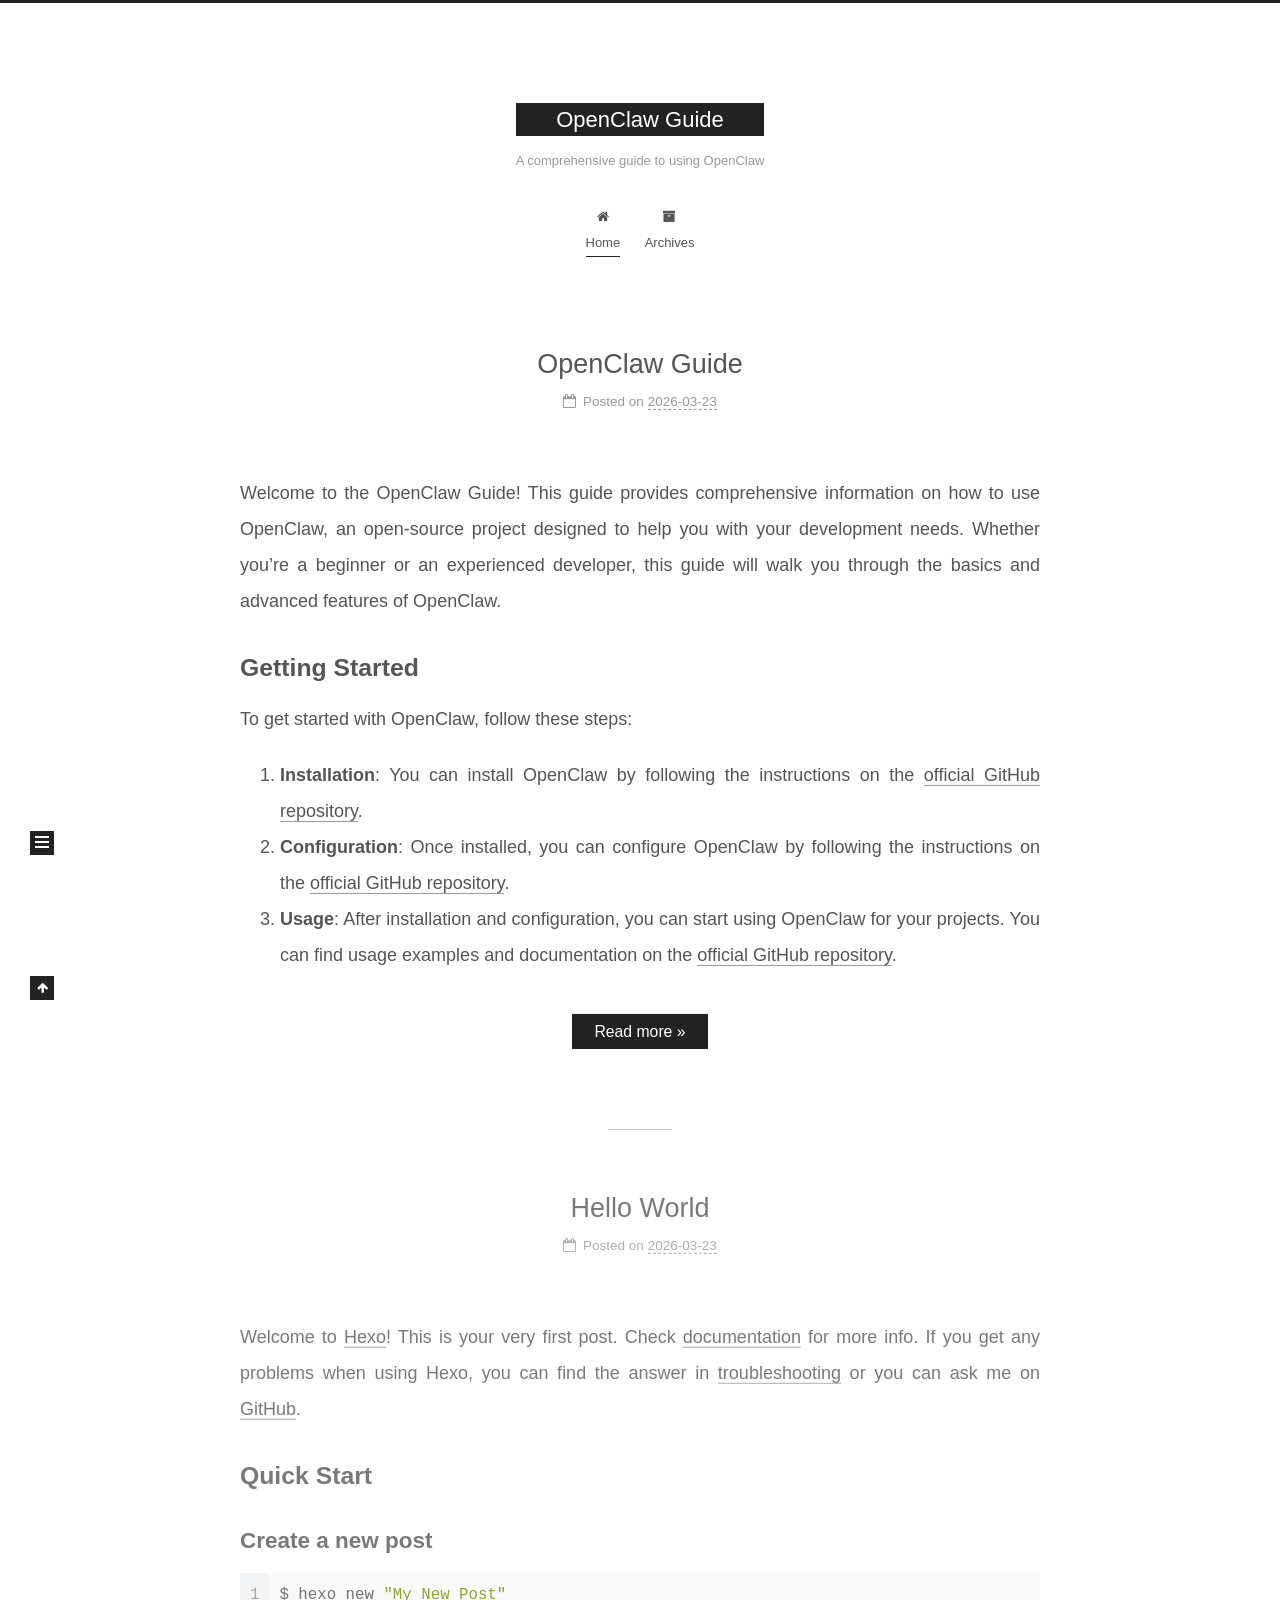
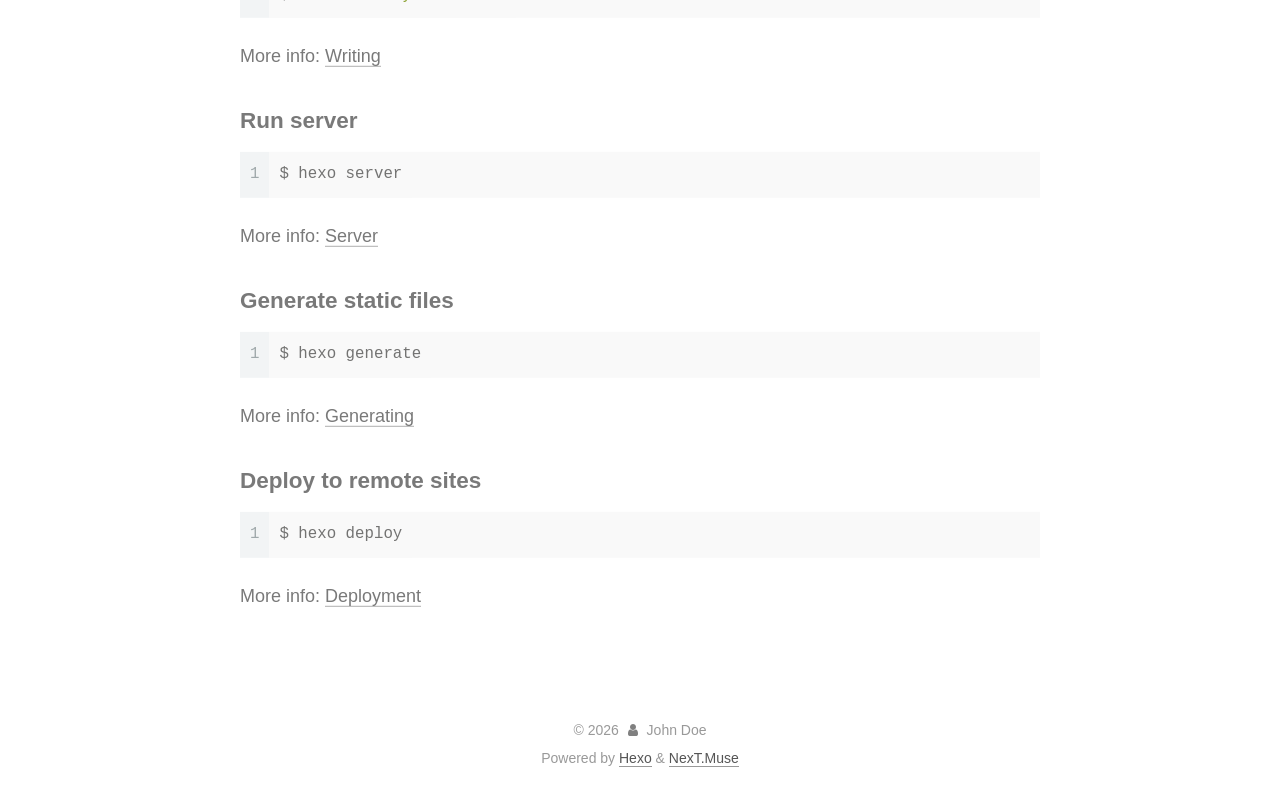
==== commit fbd2ba38: "Commit" ====
--- a/index.html
+++ b/index.html
@@ -174,7 +174,7 @@
               <span class="post-meta-item-text">Posted on</span>
               
 
-              <time title="Created: 2026-03-23 09:27:54 / Modified: 09:40:14" itemprop="dateCreated datePublished" datetime="2026-03-23T09:27:54+08:00">2026-03-23</time>
+              <time title="Created: 2026-03-23 09:27:54 / Modified: 09:55:56" itemprop="dateCreated datePublished" datetime="2026-03-23T09:27:54+08:00">2026-03-23</time>
             </span>
 
           
@@ -191,9 +191,9 @@
           <p>Welcome to the OpenClaw Guide! This guide provides comprehensive information on how to use OpenClaw, an open-source project designed to help you with your development needs. Whether you’re a beginner or an experienced developer, this guide will walk you through the basics and advanced features of OpenClaw.</p>
 <h2 id="Getting-Started"><a href="#Getting-Started" class="headerlink" title="Getting Started"></a>Getting Started</h2><p>To get started with OpenClaw, follow these steps:</p>
 <ol>
-<li><strong>Installation</strong>: You can install OpenClaw by following the instructions on the <a target="_blank" rel="noopener" href="https://github.com/Seaoss/Clawdbots">official GitHub repository</a>.</li>
-<li><strong>Configuration</strong>: Once installed, you can configure OpenClaw by following the instructions on the <a target="_blank" rel="noopener" href="https://github.com/Seaoss/Clawdbots">official GitHub repository</a>.</li>
-<li><strong>Usage</strong>: After installation and configuration, you can start using OpenClaw for your projects. You can find usage examples and documentation on the <a target="_blank" rel="noopener" href="https://github.com/Seaoss/Clawdbots">official GitHub repository</a>.</li>
+<li><strong>Installation</strong>: You can install OpenClaw by following the instructions on the <a target="_blank" rel="noopener" href="https://github.com/seaoss/openclaw">official GitHub repository</a>.</li>
+<li><strong>Configuration</strong>: Once installed, you can configure OpenClaw by following the instructions on the <a target="_blank" rel="noopener" href="https://github.com/seaoss/openclaw">official GitHub repository</a>.</li>
+<li><strong>Usage</strong>: After installation and configuration, you can start using OpenClaw for your projects. You can find usage examples and documentation on the <a target="_blank" rel="noopener" href="https://github.com/seaoss/openclaw">official GitHub repository</a>.</li>
 </ol>
           <!--noindex-->
             <div class="post-button">
